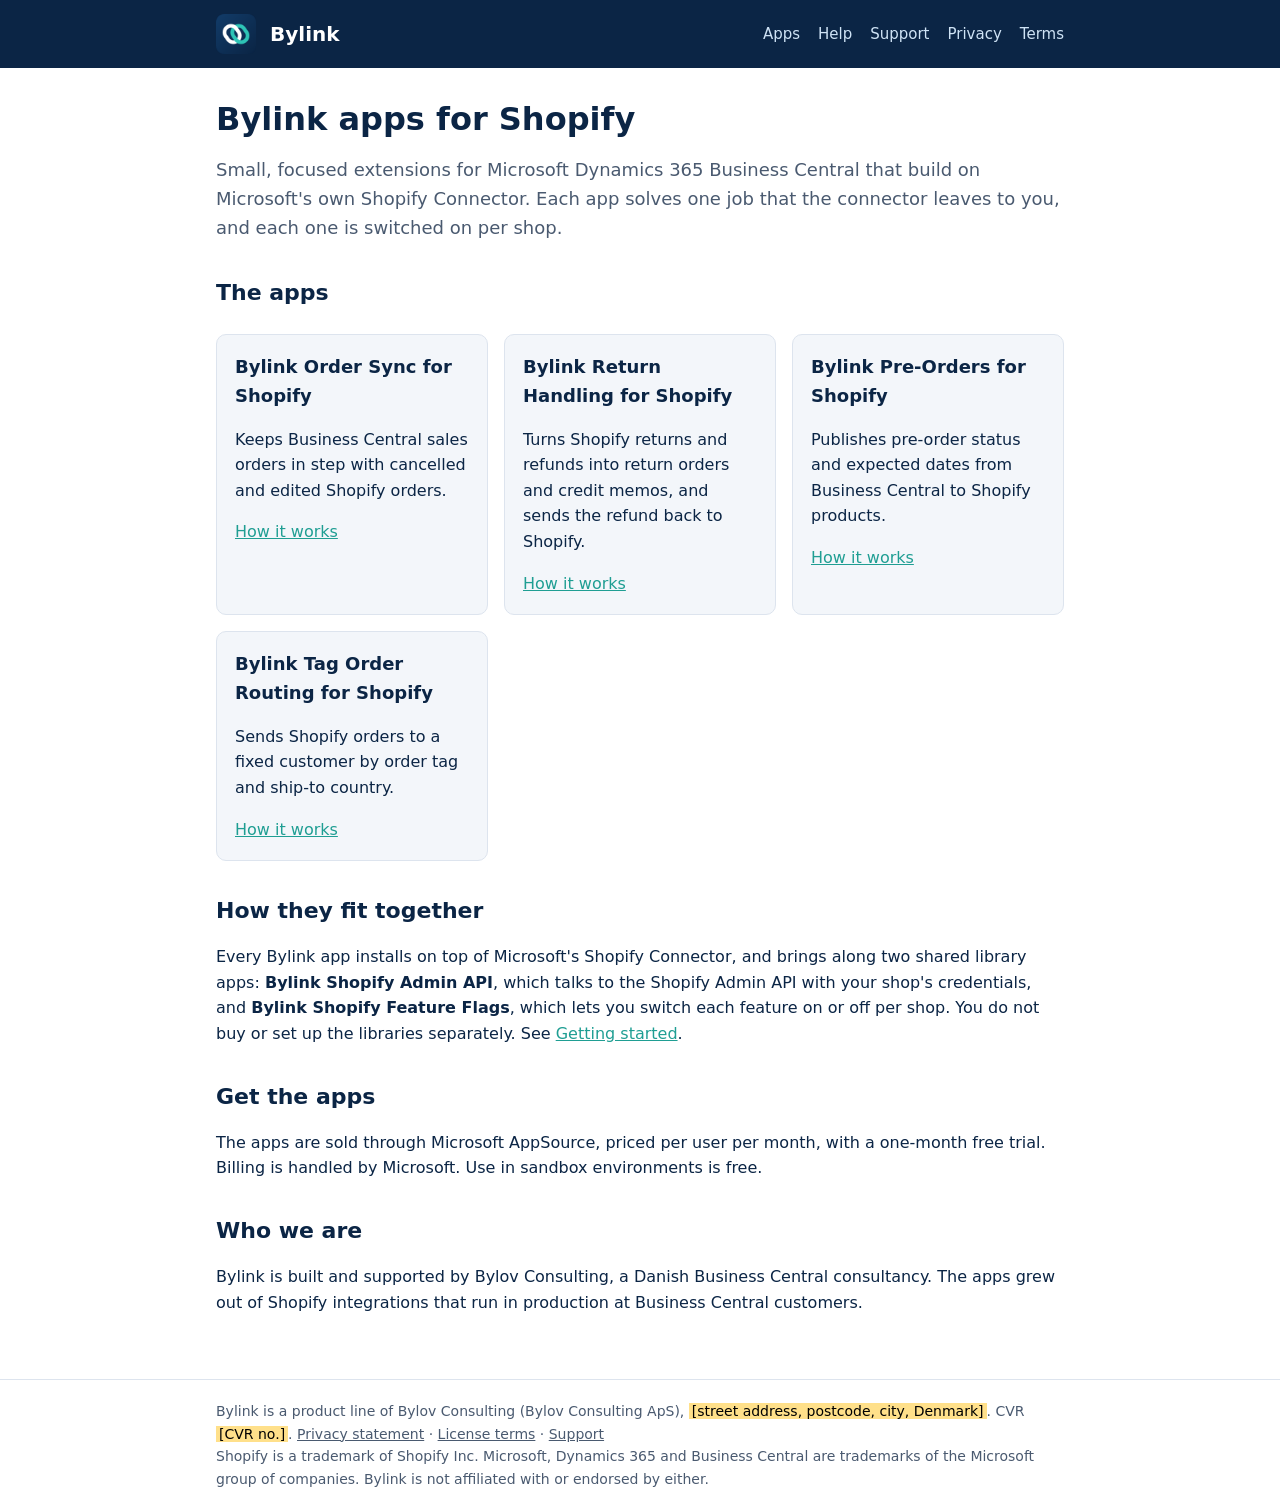
==== index.html @ 64ab0fd0 "Bylink site: start page, help pages, draft privacy statement and license terms, logo Co-Authored-By:" ====
<!doctype html>
<html lang="en">
<head>
<meta charset="utf-8">
<meta name="viewport" content="width=device-width, initial-scale=1">
<title>Shopify apps for Business Central | Bylink</title>
<link rel="icon" type="image/png" href="assets/logo-216.png">
<link rel="stylesheet" href="assets/style.css">
</head>
<body>
<header><div class="wrap">
<img src="assets/logo-216.png" alt="">
<a class="brand" href="index.html">Bylink</a>
<nav><a href="index.html#apps">Apps</a><a href="help/index.html">Help</a><a href="support.html">Support</a><a href="privacy.html">Privacy</a><a href="terms.html">Terms</a></nav>
</div></header>
<main><div class="wrap">


<h1>Bylink apps for Shopify</h1>
<p class="lead">Small, focused extensions for Microsoft Dynamics 365 Business Central that build on Microsoft's own
Shopify Connector. Each app solves one job that the connector leaves to you, and each one is switched on per shop.</p>
<h2 id="apps">The apps</h2>
<div class="cards"><div class="card"><h3>Bylink Order Sync for Shopify</h3><p>Keeps Business Central sales orders in step with cancelled and edited Shopify orders.</p><a href="help/order-sync.html">How it works</a></div><div class="card"><h3>Bylink Return Handling for Shopify</h3><p>Turns Shopify returns and refunds into return orders and credit memos, and sends the refund back to Shopify.</p><a href="help/return-handling.html">How it works</a></div><div class="card"><h3>Bylink Pre-Orders for Shopify</h3><p>Publishes pre-order status and expected dates from Business Central to Shopify products.</p><a href="help/pre-orders.html">How it works</a></div><div class="card"><h3>Bylink Tag Order Routing for Shopify</h3><p>Sends Shopify orders to a fixed customer by order tag and ship-to country.</p><a href="help/tag-routing.html">How it works</a></div></div>
<h2>How they fit together</h2>
<p>Every Bylink app installs on top of Microsoft's Shopify Connector, and brings along two shared library apps:
<strong>Bylink Shopify Admin API</strong>, which talks to the Shopify Admin API with your shop's credentials, and
<strong>Bylink Shopify Feature Flags</strong>, which lets you switch each feature on or off per shop. You do not buy or
set up the libraries separately. See <a href="help/index.html">Getting started</a>.</p>
<h2>Get the apps</h2>
<p>The apps are sold through Microsoft AppSource, priced per user per month, with a one-month free trial. Billing is handled
by Microsoft. Use in sandbox environments is free.</p>
<h2>Who we are</h2>
<p>Bylink is built and supported by Bylov Consulting, a Danish Business Central consultancy. The apps grew out of Shopify integrations
that run in production at Business Central customers.</p>

</div></main>
<footer><div class="wrap">Bylink is a product line of Bylov Consulting (Bylov Consulting ApS), <mark class="todo">[street address, postcode, city, Denmark]</mark>. CVR <mark class="todo">[CVR no.]</mark>.
<a href="privacy.html">Privacy statement</a> · <a href="terms.html">License terms</a> · <a href="support.html">Support</a><br>
Shopify is a trademark of Shopify Inc. Microsoft, Dynamics 365 and Business Central are trademarks of the Microsoft group of companies. Bylink is not affiliated with or endorsed by either.</div></footer>
</body>
</html>
---- assets/style.css ----
:root{--ink:#0B2545;--muted:#4a5a70;--teal:#1f9e93;--bg:#ffffff;--soft:#f3f6fa;--line:#dde4ee}
*{box-sizing:border-box}
body{margin:0;font:16px/1.6 "Segoe UI",system-ui,-apple-system,Roboto,Arial,sans-serif;color:var(--ink);background:var(--bg)}
a{color:var(--teal)}
header{background:var(--ink);color:#fff}
header .wrap{display:flex;align-items:center;gap:14px;padding:14px 16px}
header img{width:40px;height:40px}
header .brand{font-weight:700;font-size:20px;color:#fff;text-decoration:none}
header nav{margin-left:auto;display:flex;gap:18px;flex-wrap:wrap}
header nav a{color:#cfe3f5;text-decoration:none;font-size:15px}
header nav a:hover{color:#fff}
.wrap{max-width:880px;margin:0 auto;padding:0 16px}
main{padding:32px 0 48px}
h1{font-size:32px;line-height:1.2;margin:0 0 8px}
h2{font-size:22px;margin:32px 0 8px}
h3{font-size:18px;margin:24px 0 6px}
.lead{font-size:18px;color:var(--muted)}
.cards{display:grid;grid-template-columns:repeat(auto-fit,minmax(240px,1fr));gap:16px;margin:24px 0}
.card{border:1px solid var(--line);border-radius:10px;padding:18px;background:var(--soft)}
.card h3{margin-top:0}
table{border-collapse:collapse;width:100%;margin:12px 0;font-size:15px}
th,td{border:1px solid var(--line);padding:8px 10px;text-align:left;vertical-align:top}
th{background:var(--soft)}
code{background:var(--soft);padding:1px 5px;border-radius:4px;font-size:14px}
.draft{background:#fff4d6;border:1px solid #f0c75e;border-radius:8px;padding:10px 14px;margin:0 0 24px;font-size:15px}
mark.todo{background:#ffe08a;padding:0 3px}
.meta{color:var(--muted);font-size:14px}
footer{border-top:1px solid var(--line);padding:20px 0;color:var(--muted);font-size:14px}
footer a{color:var(--muted)}
@media (max-width:600px){h1{font-size:26px}header nav{gap:12px}}
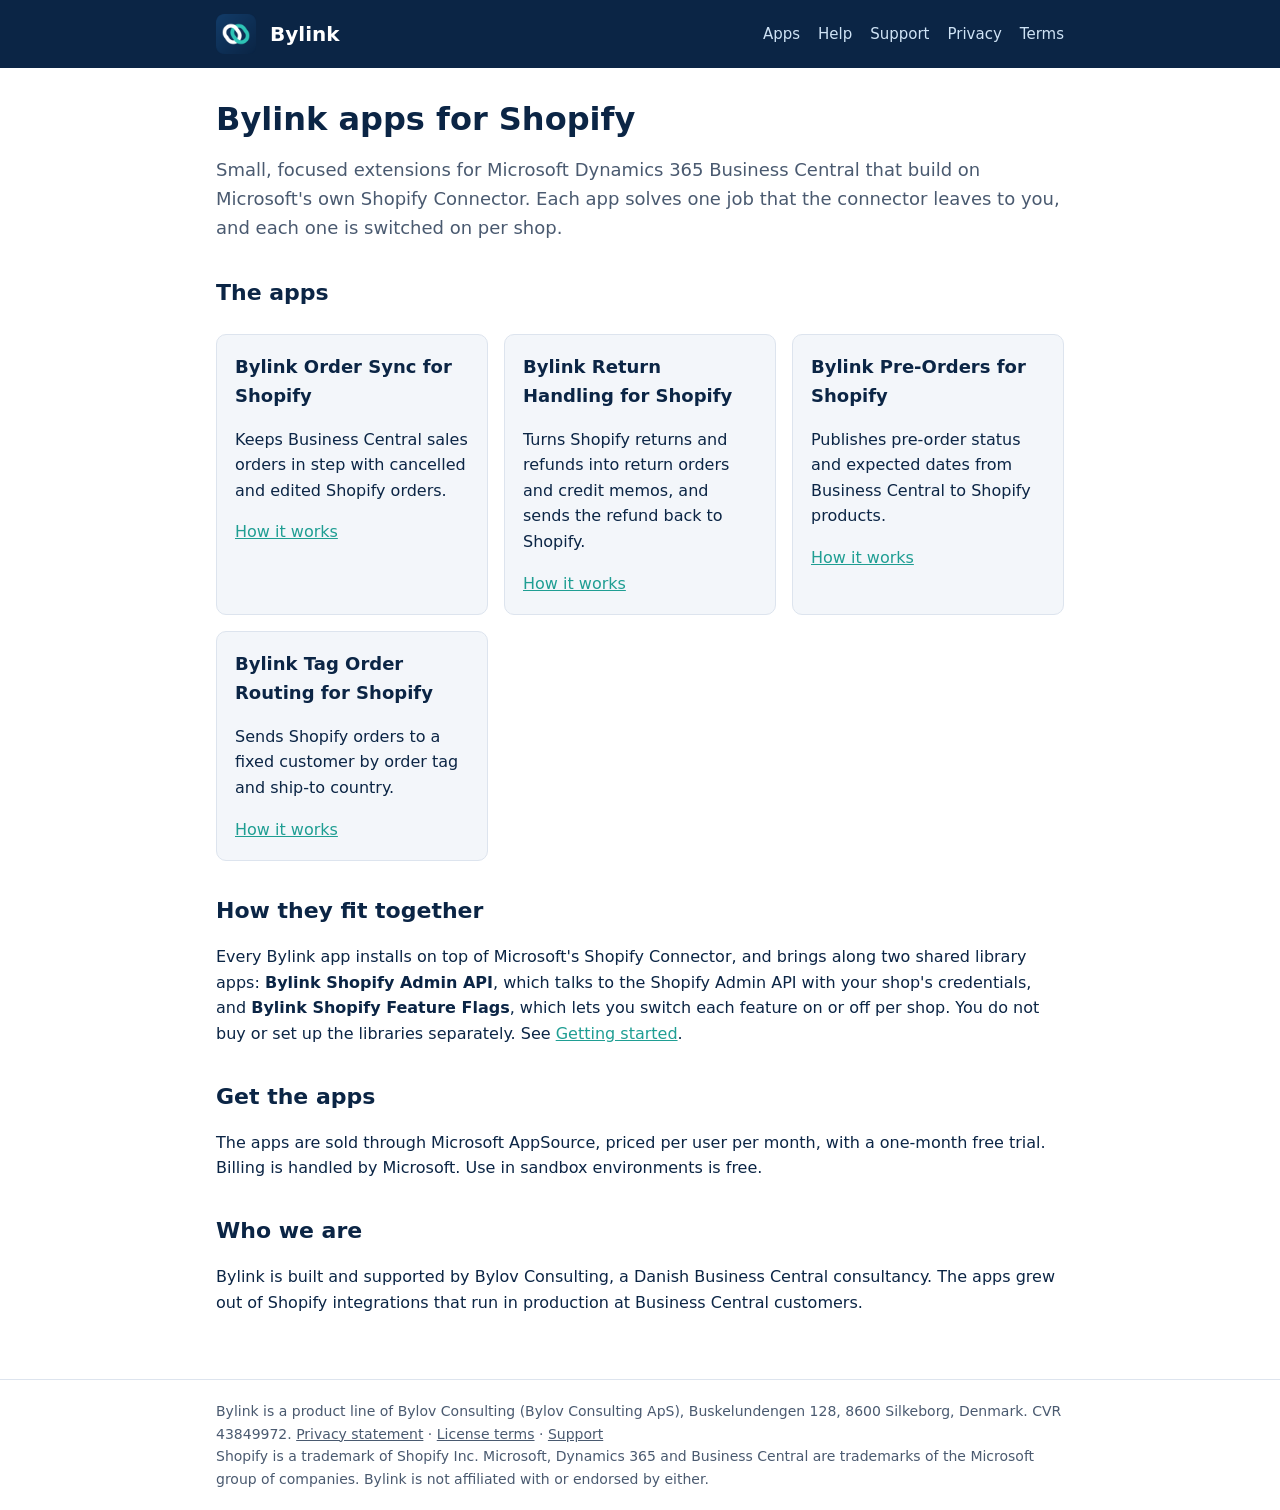
==== commit 28bb6ccd: "Fill in company details, support hours and retention and notice periods Co-Authored-By: Claude Opus " ====
--- a/index.html
+++ b/index.html
@@ -34,7 +34,7 @@
 that run in production at Business Central customers.</p>
 
 </div></main>
-<footer><div class="wrap">Bylink is a product line of Bylov Consulting (Bylov Consulting ApS), <mark class="todo">[street address, postcode, city, Denmark]</mark>. CVR <mark class="todo">[CVR no.]</mark>.
+<footer><div class="wrap">Bylink is a product line of Bylov Consulting (Bylov Consulting ApS), Buskelundengen 128, 8600 Silkeborg, Denmark. CVR 43849972.
 <a href="privacy.html">Privacy statement</a> · <a href="terms.html">License terms</a> · <a href="support.html">Support</a><br>
 Shopify is a trademark of Shopify Inc. Microsoft, Dynamics 365 and Business Central are trademarks of the Microsoft group of companies. Bylink is not affiliated with or endorsed by either.</div></footer>
 </body>
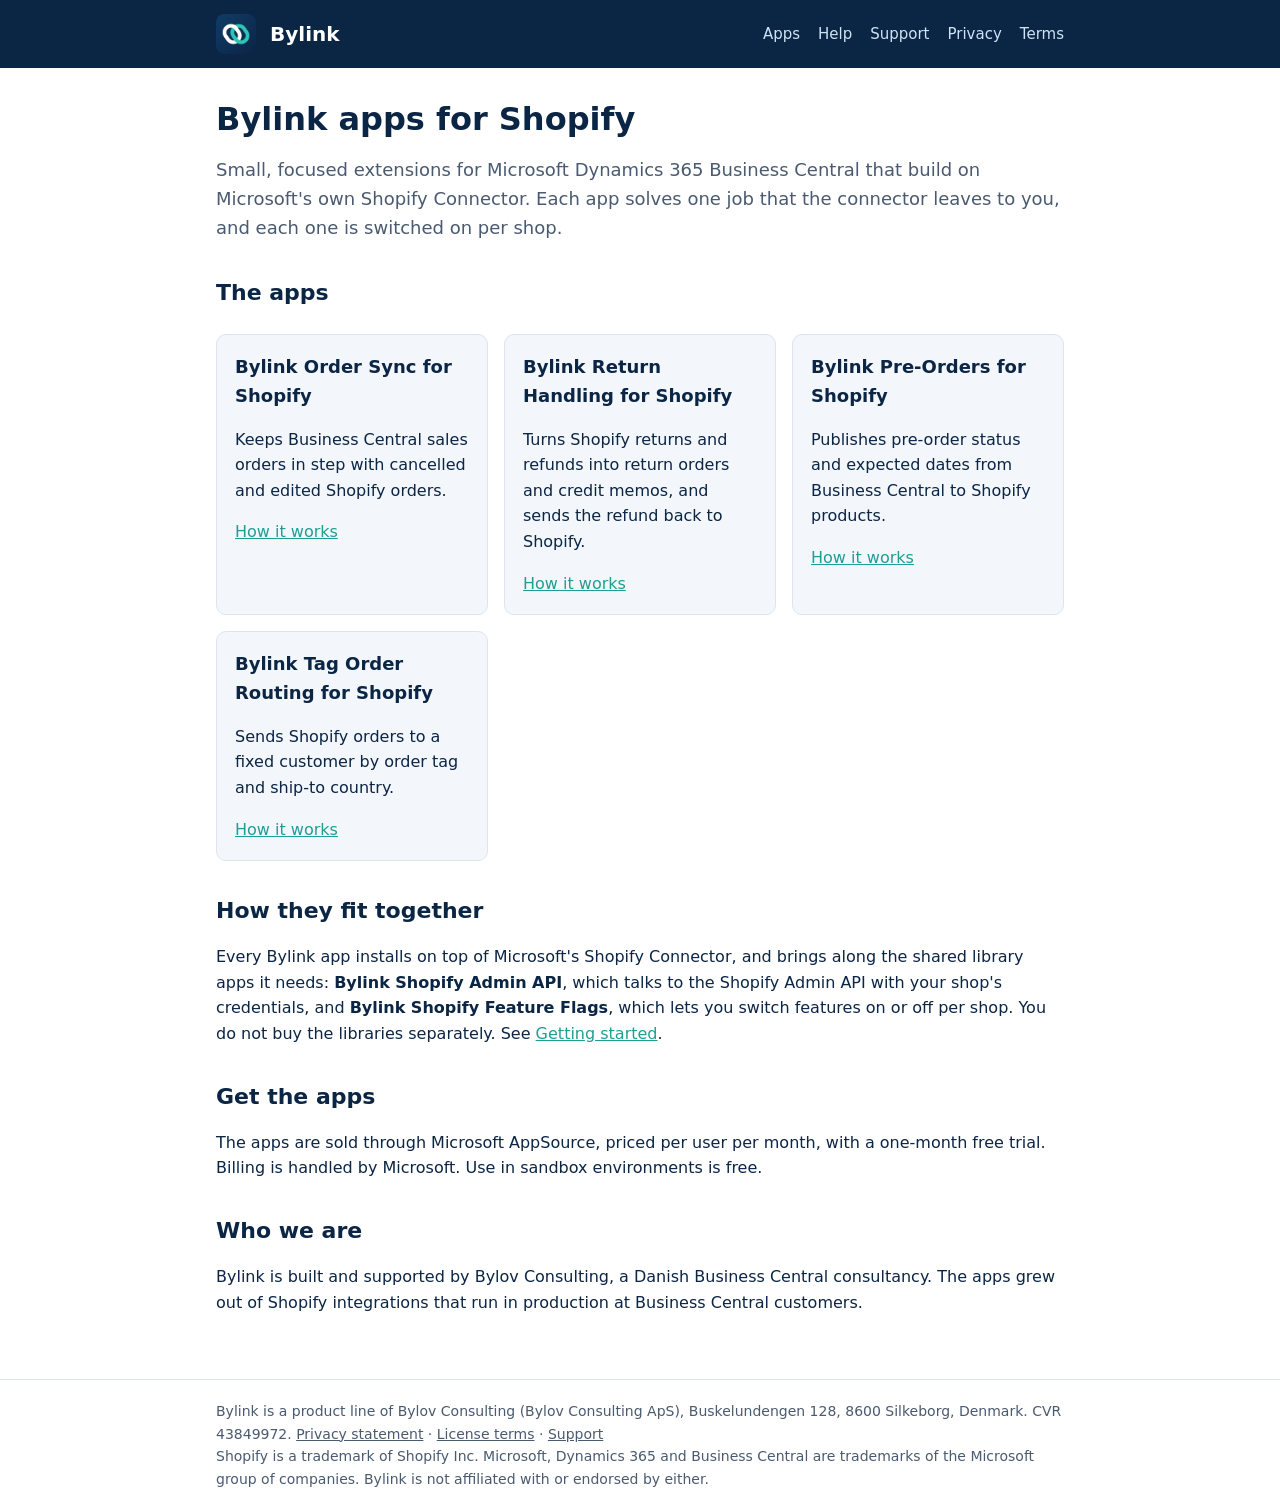
==== commit dbb1acd7: "Match the help pages to the apps' captions and dependencies Credentials are entered through Manage A" ====
--- a/index.html
+++ b/index.html
@@ -22,10 +22,10 @@
 <h2 id="apps">The apps</h2>
 <div class="cards"><div class="card"><h3>Bylink Order Sync for Shopify</h3><p>Keeps Business Central sales orders in step with cancelled and edited Shopify orders.</p><a href="help/order-sync.html">How it works</a></div><div class="card"><h3>Bylink Return Handling for Shopify</h3><p>Turns Shopify returns and refunds into return orders and credit memos, and sends the refund back to Shopify.</p><a href="help/return-handling.html">How it works</a></div><div class="card"><h3>Bylink Pre-Orders for Shopify</h3><p>Publishes pre-order status and expected dates from Business Central to Shopify products.</p><a href="help/pre-orders.html">How it works</a></div><div class="card"><h3>Bylink Tag Order Routing for Shopify</h3><p>Sends Shopify orders to a fixed customer by order tag and ship-to country.</p><a href="help/tag-routing.html">How it works</a></div></div>
 <h2>How they fit together</h2>
-<p>Every Bylink app installs on top of Microsoft's Shopify Connector, and brings along two shared library apps:
+<p>Every Bylink app installs on top of Microsoft's Shopify Connector, and brings along the shared library apps it needs:
 <strong>Bylink Shopify Admin API</strong>, which talks to the Shopify Admin API with your shop's credentials, and
-<strong>Bylink Shopify Feature Flags</strong>, which lets you switch each feature on or off per shop. You do not buy or
-set up the libraries separately. See <a href="help/index.html">Getting started</a>.</p>
+<strong>Bylink Shopify Feature Flags</strong>, which lets you switch features on or off per shop. You do not buy the
+libraries separately. See <a href="help/index.html">Getting started</a>.</p>
 <h2>Get the apps</h2>
 <p>The apps are sold through Microsoft AppSource, priced per user per month, with a one-month free trial. Billing is handled
 by Microsoft. Use in sandbox environments is free.</p>
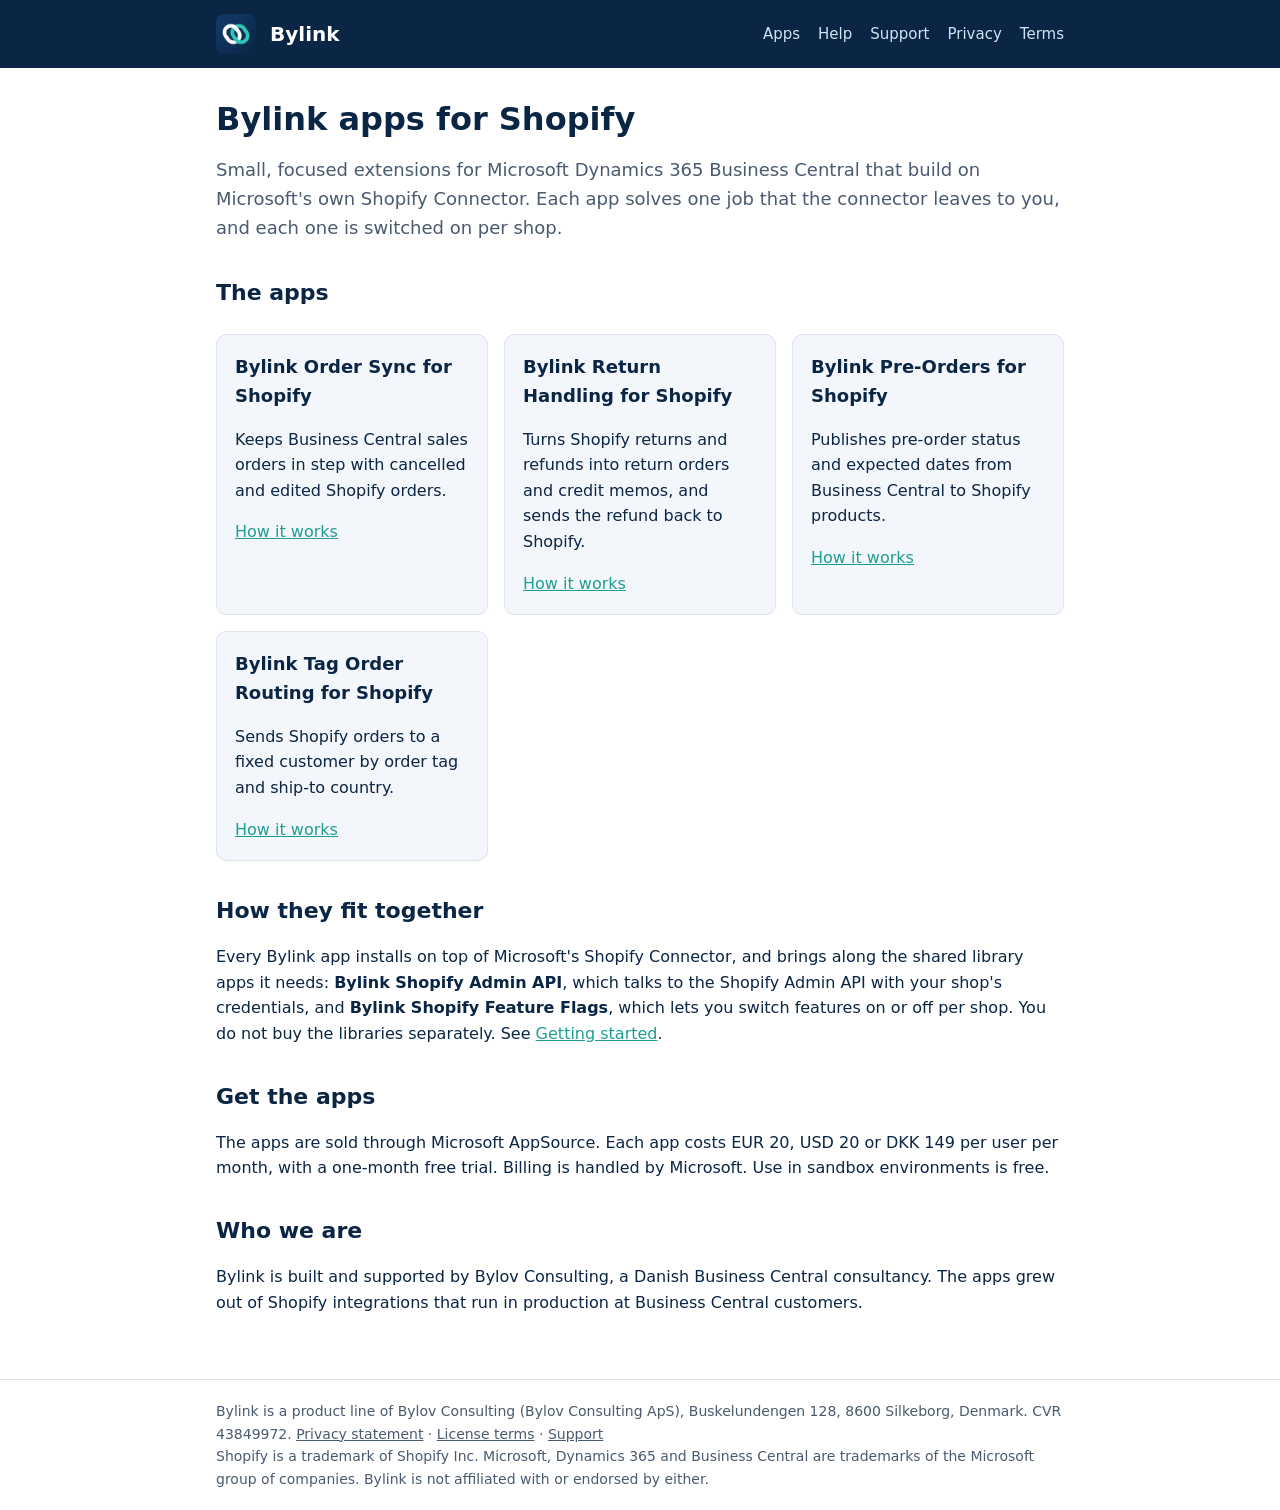
==== commit 9f208551: "State the price and keep the Shopify custom app step generic Co-Authored-By: Claude Opus 5.5 <norepl" ====
--- a/index.html
+++ b/index.html
@@ -27,8 +27,8 @@
 <strong>Bylink Shopify Feature Flags</strong>, which lets you switch features on or off per shop. You do not buy the
 libraries separately. See <a href="help/index.html">Getting started</a>.</p>
 <h2>Get the apps</h2>
-<p>The apps are sold through Microsoft AppSource, priced per user per month, with a one-month free trial. Billing is handled
-by Microsoft. Use in sandbox environments is free.</p>
+<p>The apps are sold through Microsoft AppSource. Each app costs EUR 20, USD 20 or DKK 149 per user per month, with a
+one-month free trial. Billing is handled by Microsoft. Use in sandbox environments is free.</p>
 <h2>Who we are</h2>
 <p>Bylink is built and supported by Bylov Consulting, a Danish Business Central consultancy. The apps grew out of Shopify integrations
 that run in production at Business Central customers.</p>
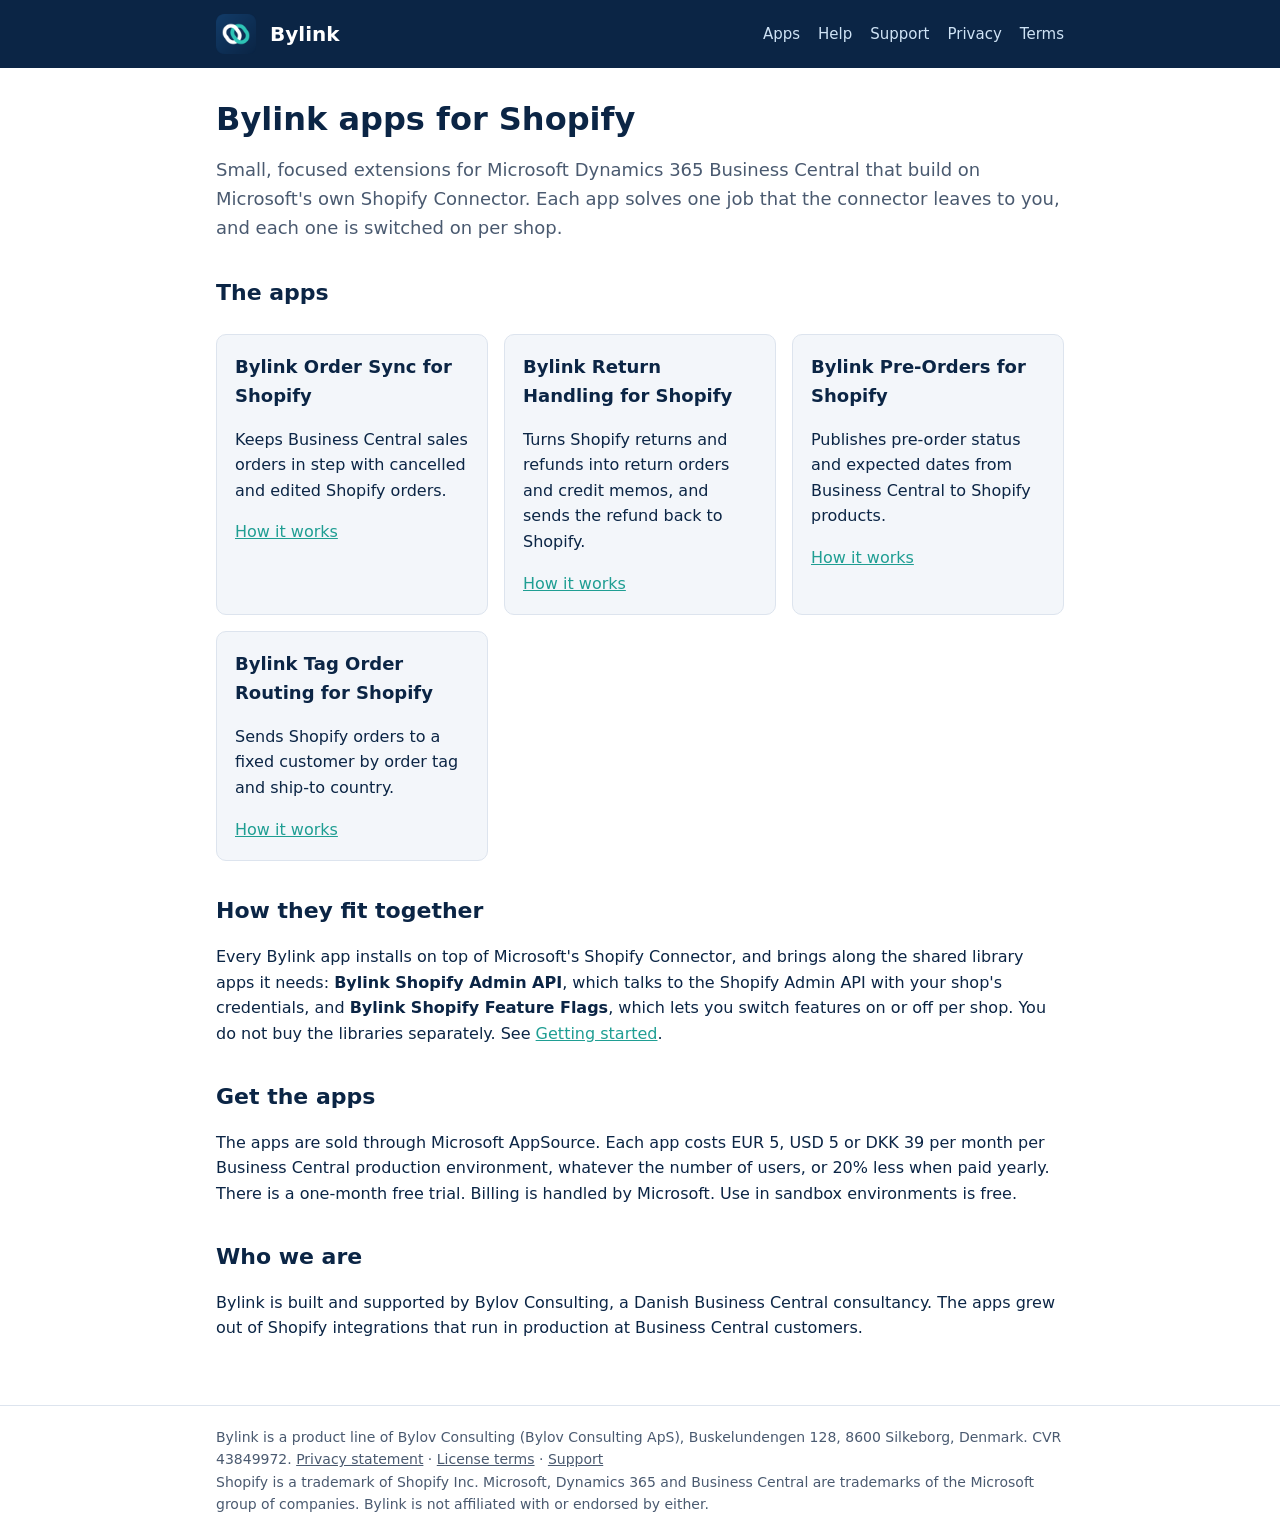
==== commit 5801a0dc: "Price per environment: EUR 5 / USD 5 / DKK 39 per app per month, 20% off yearly Co-Authored-By: Clau" ====
--- a/index.html
+++ b/index.html
@@ -27,8 +27,8 @@
 <strong>Bylink Shopify Feature Flags</strong>, which lets you switch features on or off per shop. You do not buy the
 libraries separately. See <a href="help/index.html">Getting started</a>.</p>
 <h2>Get the apps</h2>
-<p>The apps are sold through Microsoft AppSource. Each app costs EUR 20, USD 20 or DKK 149 per user per month, with a
-one-month free trial. Billing is handled by Microsoft. Use in sandbox environments is free.</p>
+<p>The apps are sold through Microsoft AppSource. Each app costs EUR 5, USD 5 or DKK 39 per month per Business Central
+production environment, whatever the number of users, or 20% less when paid yearly. There is a one-month free trial. Billing is handled by Microsoft. Use in sandbox environments is free.</p>
 <h2>Who we are</h2>
 <p>Bylink is built and supported by Bylov Consulting, a Danish Business Central consultancy. The apps grew out of Shopify integrations
 that run in production at Business Central customers.</p>
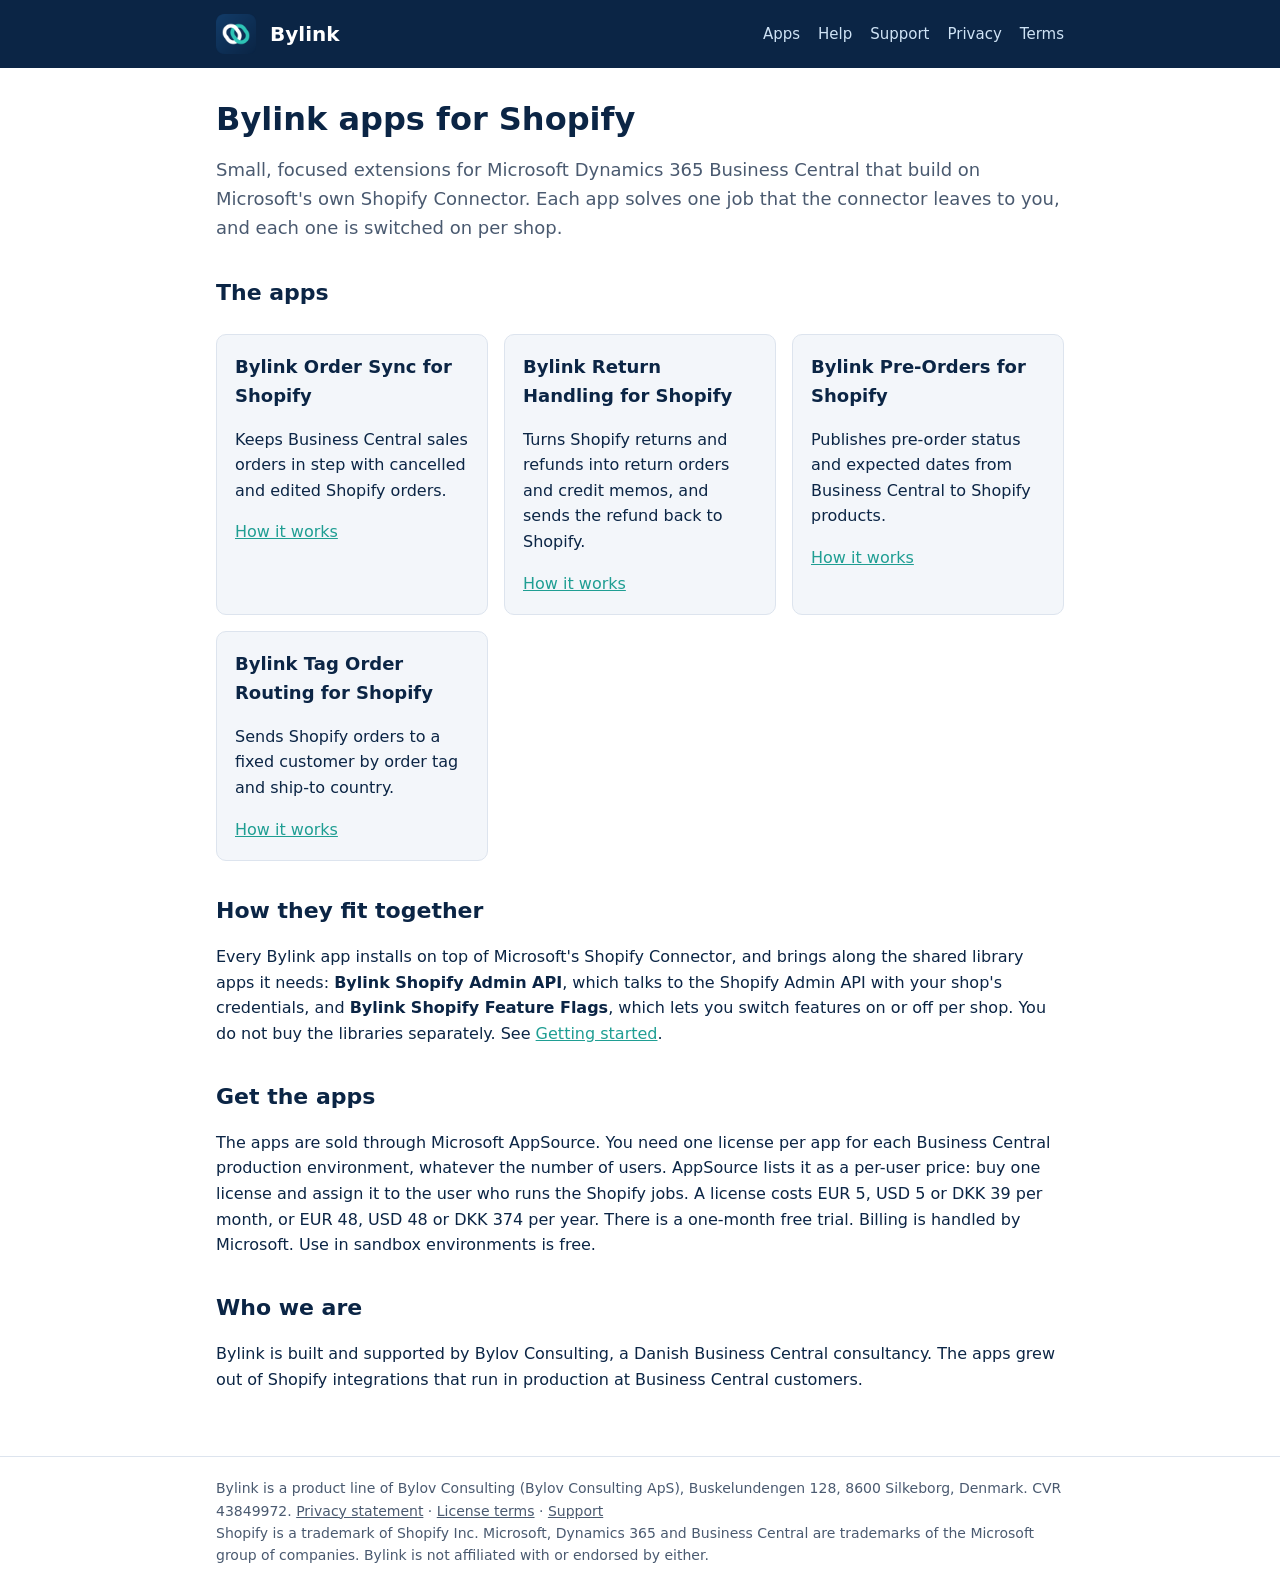
==== commit c8245c23: "Say plainly: one license per production environment, assigned to the job user Co-Authored-By: Claude" ====
--- a/index.html
+++ b/index.html
@@ -27,8 +27,10 @@
 <strong>Bylink Shopify Feature Flags</strong>, which lets you switch features on or off per shop. You do not buy the
 libraries separately. See <a href="help/index.html">Getting started</a>.</p>
 <h2>Get the apps</h2>
-<p>The apps are sold through Microsoft AppSource. Each app costs EUR 5, USD 5 or DKK 39 per month per Business Central
-production environment, whatever the number of users, or 20% less when paid yearly. There is a one-month free trial. Billing is handled by Microsoft. Use in sandbox environments is free.</p>
+<p>The apps are sold through Microsoft AppSource. You need one license per app for each Business Central production
+environment, whatever the number of users. AppSource lists it as a per-user price: buy one license and assign it to the
+user who runs the Shopify jobs. A license costs EUR 5, USD 5 or DKK 39 per month, or EUR 48, USD 48 or DKK 374 per year.
+There is a one-month free trial. Billing is handled by Microsoft. Use in sandbox environments is free.</p>
 <h2>Who we are</h2>
 <p>Bylink is built and supported by Bylov Consulting, a Danish Business Central consultancy. The apps grew out of Shopify integrations
 that run in production at Business Central customers.</p>
